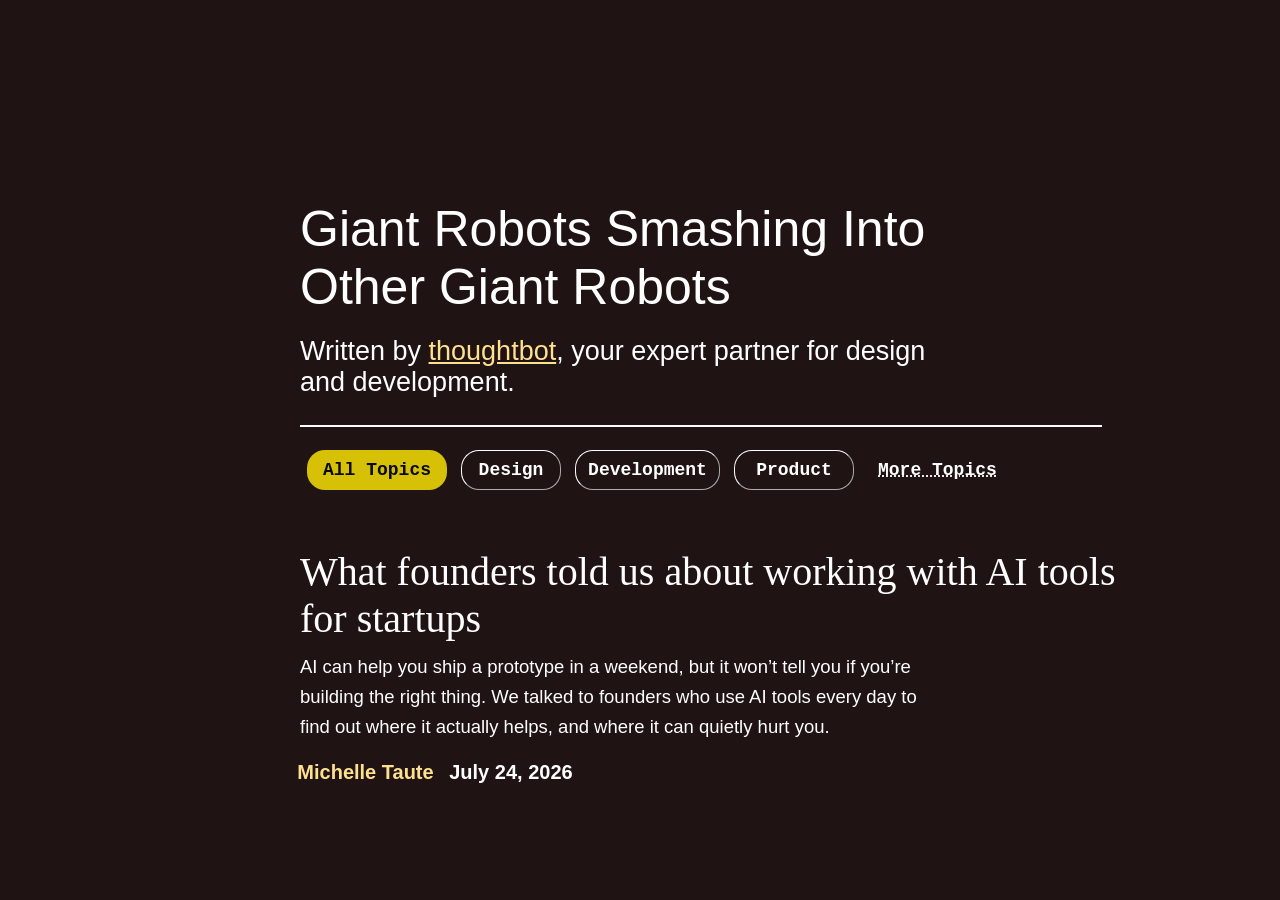
==== Clone/index.html @ 8f5522c7 "git assignment" ====
<!DOCTYPE html>
<html lang="en">
<head>
    <meta charset="UTF-8">
    <meta name="viewport" content="width=device-width, initial-scale=1.0">
    <title>Document</title>
    <link rel="stylesheet" href="style.css">
</head>
<body>
    
    <p class="lineone">
        Giant Robots Smashing Into Other Giant Robots
    </p>
    <p class="linetwo">
        Written by <a href="#" class="thoughtbot-link">thoughtbot</a>, your expert partner for design and development.
    </p>
    <hr class="hrline">
    <div>
     <button class="alltopics">
        All Topics</button>
        <button class="design">
        Design</button>
        <button class="development">
        Development </button>
        <button class="product">
        Product </button>
        <p class="moretopics">
        More Topics </p>
     </div>
    <p class="what">What founders told us about working with AI tools for startups</p>
    <p class="ai">
        AI can help you ship a prototype in a weekend, but it won’t tell you if you’re building the right thing. We talked to founders who use AI tools every day to find out where it actually helps, and where it can quietly hurt you.
    </p>
   <div><a class="Michelle">
        Michelle Taute </a>
        <p class="july">
            July 24, 2026
        </p>
    </div>
    <p>

    </p>
</body>

</html>
---- Clone/style.css ----
*{
    background-color: rgb(32, 19, 19);
    text-align: center;
    justify-content: center;
    align-items: center;
    width: 650px;
    margin-left: 100px;
    color: white;
}

.lineone{
    color: white;
    font-family: "sans-serif", sans-serif;
    font-size: 50px;
    text-align: left;
    margin-top: 200px;
    margin-bottom: 20px;
   
    

    
}
.linetwo{
    color: white;
    font-family: "sans-serif", sans-serif;
    font-size: 27px;
    text-align: left;
    margin-top: 0px;
}
.thoughtbot-link{
    color: rgb(255, 224, 143);
    font-family: "sans-serif", sans-serif;
    font-size: 27px;
    margin: 0px;
    
    text-decoration: none;
    text-decoration-line: underline;
    text-decoration-color: rgb(255, 224, 143);
    
}
.thoughtbot-link:hover{ 
        color: rgb(210, 157, 22);
        font-family: "sans-serif", sans-serif;
        font-size: 27px;
    
            
        text-decoration: none;
        text-decoration-line: none;
        text-decoration-color: rgb(210, 157, 22);
    }
.hrline{
    border: 1px solid rgb(255, 255, 255);
    width: 800px;
    margin-top: 20px;
    margin-right: auto;


}
.alltopics{
    background-color: rgb(214, 193, 6);
        color: rgb(10, 10, 10);
        border: none;
        height: 40px;
        width: 140px;
        border-radius: 18px;
        font-weight: bold;
        font-size: 18px;
        cursor: pointer;
        margin-top: 15px;
        margin-left: -100px;
        font-family: 'Courier New', Courier, monospace;
        display: inline-block;
        justify-content: center;
        align-items: center;
        flex-direction: row;
        gap: 10px;

}
.design{
    background-color: rgb(32, 19, 19);
        color: rgb(255, 255, 255);
        border-color: white;
        border-width: 1px;
        border-width: 1px;
        height: 40px;
        width: 100px;
        border-radius: 18px;
        font-weight: bold;
        font-size: 18px;
        cursor: pointer;
        margin-top: 15px;
        margin-left: 10px;
        font-family: 'Courier New', Courier, monospace;
        display: inline-block;
        justify-content: center;
        align-items: center;
        flex-direction: row;
        gap: 10px;
}
.design:hover{
        background-color: rgb(255, 255, 255);
        color: rgb(32, 19, 19);
}
.development{
    background-color: rgb(32, 19, 19);
        color: rgb(255, 255, 255);
        border-color: white;
        border-width: 1px;
        height: 40px;
        width: 145px;
        border-radius: 18px;
        font-weight: bold;
        font-size: 18px;
        cursor: pointer;
        margin-top: 15px;
        margin-left: 10px;
        font-family: 'Courier New', Courier, monospace;
        display: inline-block;
        justify-content: center;
        align-items: center;
        flex-direction: row;
        gap: 10px;
}
.development:hover{
     background-color: rgb(255, 255, 255);
        color: rgb(32, 19, 19);
}
.product{
    background-color: rgb(32, 19, 19);
        color: rgb(255, 255, 255);
        border-color: white;
        border-width: 1px;
        height: 40px;
        width: 120px;
        border-radius: 18px;
        font-weight: bold;
        font-size: 18px;
        cursor: pointer;
        margin-top: 15px;
        margin-right: 0px;
        margin-left: 10px;
        font-family: 'Courier New', Courier, monospace;
        display: inline-block;
        justify-content: center;
        align-items: center;
        flex-direction: row;
        gap: 10px;
            
}
.product:hover{
     background-color: rgb(255, 255, 255);
        color: rgb(32, 19, 19);
}
.moretopics{
        padding:10px 20px;
       color: rgb(255, 255, 255);
        border-color: white;
        border-width: 1px;
        height: 40px;
        width: 135px;
        border-radius: 18px;
        font-weight: bold;
        font-size: 18px;
        cursor: pointer;
        margin-top: 15px;
        margin-left: 0px;
        margin-right: -190px;
        font-family: 'Courier New', Courier, monospace;
        display: inline-block;
        justify-content: center;
        align-items: center;
        flex-direction: row;
        text-align: left;
        text-decoration: underline dotted;
    }
.what{
    font-size: 40px;
    color: white;
    text-align: left;
    width: 850px;
    margin-bottom: 10px;
    margin-top: 20px;
}
.what:hover{
    color:rgb(255, 224, 143)
}
.ai{
    color: white;
    text-align: left;
    font-size: 18.5px;
    font-family: Arial, Helvetica, sans-serif ;
    line-height: 30px;
    margin-top: 10px;
}
.Michelle {
    color:rgb(255, 224, 143);
    font-family: Arial;
    font-size: 20px;
    font-weight: bold;
    margin-left: -380px;
    display: inline;
    flex-direction: row;
}

.july{
    font-family: Arial;
    font-size: 20px;
    font-weight: bold;
    margin-left: 10px;
    display: inline;
    flex-direction: row;
}
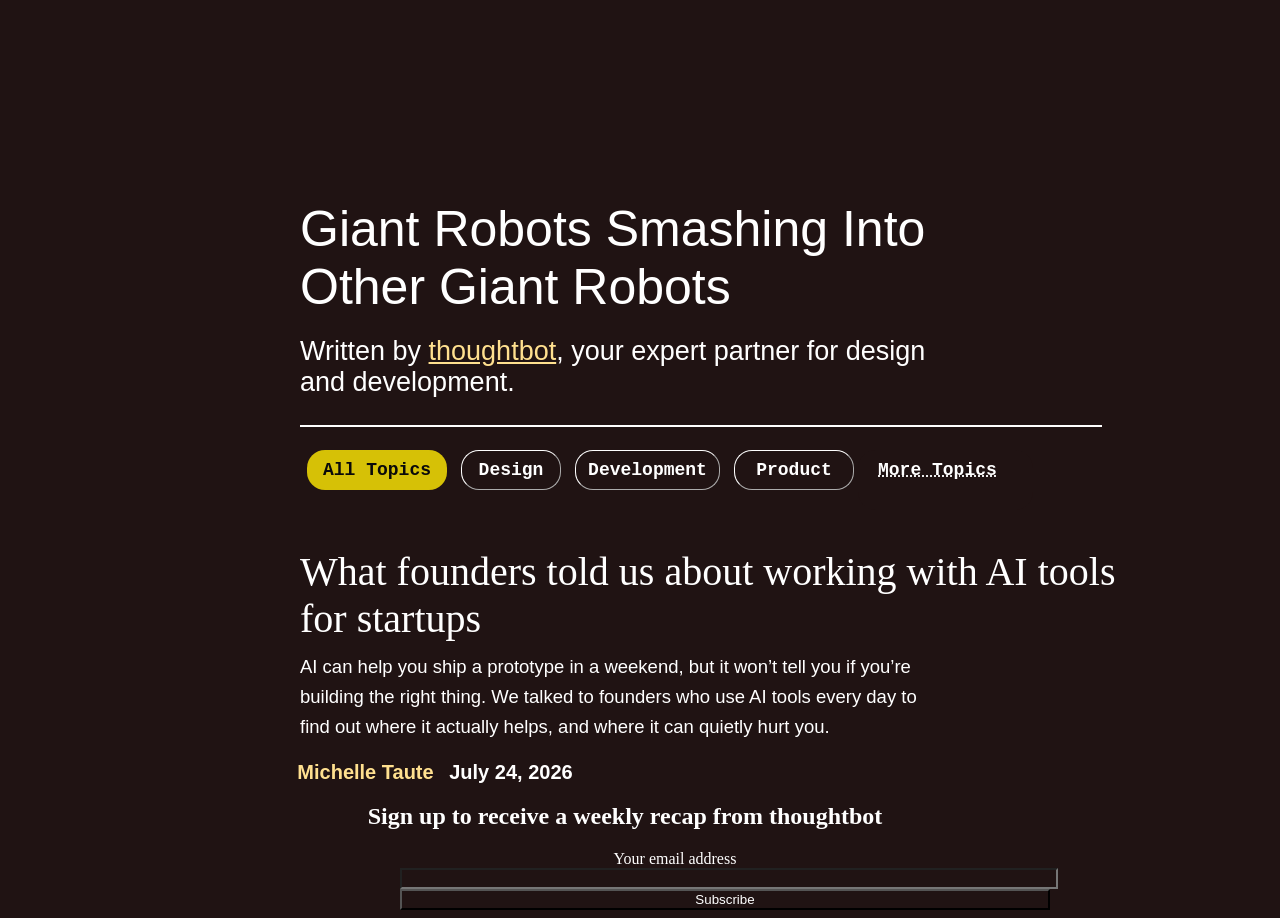
==== commit 1318de07: "thoughtbotassignment" ====
--- a/Clone/index.html
+++ b/Clone/index.html
@@ -37,9 +37,15 @@
             July 24, 2026
         </p>
     </div>
-    <p>
+        <h2>Sign up to receive a weekly recap from thoughtbot</h2>
+        <div>
+            <label for="email">Your email address</label>
+            <input type="email" id="email" name="email" required>
+            <button type="submit">Subscribe</button>
+        </div>
+    <div>
 
-    </p>
+    </div>
 </body>
 
 </html>
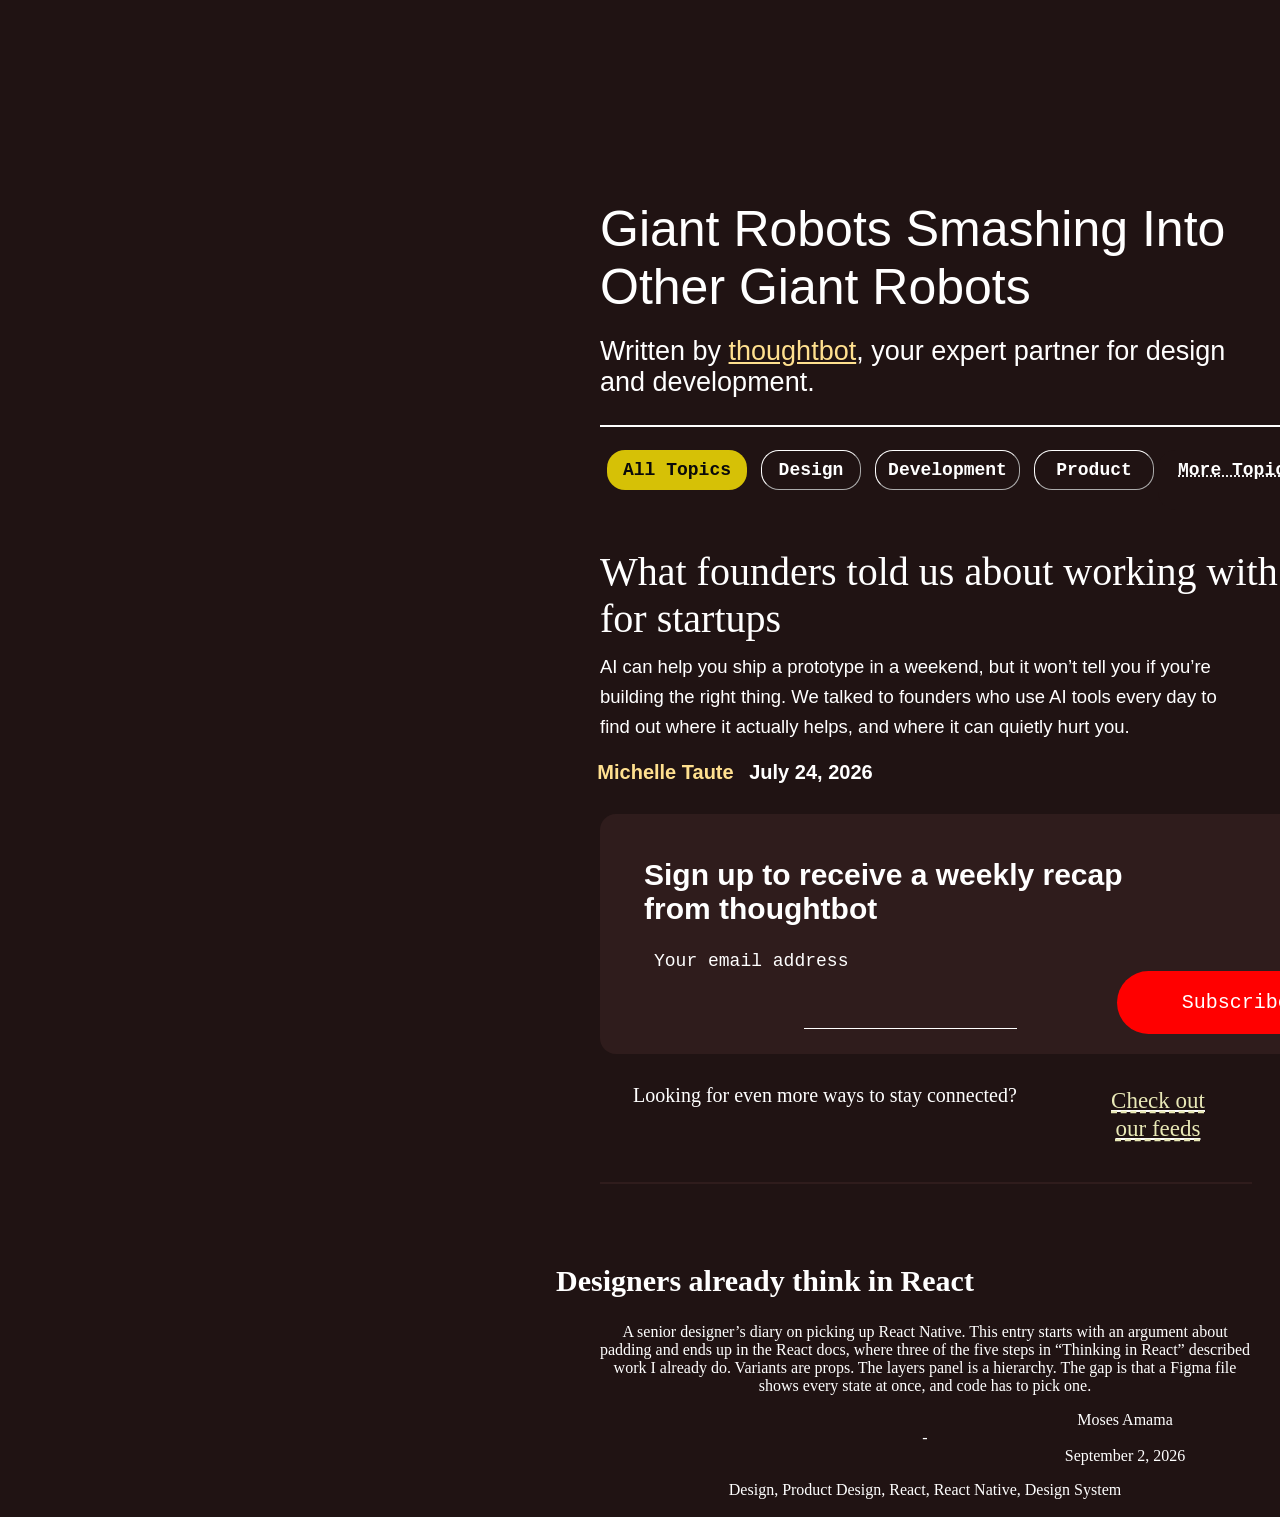
==== commit 13d4f1fd: "thoughtbot ass" ====
--- a/Clone/index.html
+++ b/Clone/index.html
@@ -3,8 +3,11 @@
 <head>
     <meta charset="UTF-8">
     <meta name="viewport" content="width=device-width, initial-scale=1.0">
-    <title>Document</title>
+    <title>Thoughtbot.cl</title>
     <link rel="stylesheet" href="style.css">
+     <style>
+@import url('https://fonts.googleapis.com/css2?family=Inter:ital,opsz,wght@0,14..32,100..900;1,14..32,100..900&display=swap');
+</style>
 </head>
 <body>
     
@@ -31,21 +34,45 @@
     <p class="ai">
         AI can help you ship a prototype in a weekend, but it won’t tell you if you’re building the right thing. We talked to founders who use AI tools every day to find out where it actually helps, and where it can quietly hurt you.
     </p>
-   <div><a class="Michelle">
+   <div>
+        <a class="Michelle">
         Michelle Taute </a>
         <p class="july">
             July 24, 2026
         </p>
     </div>
-        <h2>Sign up to receive a weekly recap from thoughtbot</h2>
-        <div>
-            <label for="email">Your email address</label>
-            <input type="email" id="email" name="email" required>
-            <button type="submit">Subscribe</button>
+       
+        <div class="signup">
+            <h2 class="h2signup">Sign up to receive a weekly recap from thoughtbot</h2>
+            <label class="label" for="email">Your email address</label>
+            <form class="sub-form">
+            <input class="email-input" type="email" id="email" name="email" required>
+            <button class="sub-button" type="submit">Subscribe</button>
+            </form>
         </div>
-    <div>
+ 
+<div class="banner">
+  <p class="banner-text">Looking for even more ways to stay connected?</p>
+  <a href="#" class="banner-link">
+    <svg class="rss-icon" viewBox="0 0 24 24" fill="currentColor">
+      <path d="M6.18 15.64a2.18 2.18 0 0 1 2.18 2.18C8.36 19 7.38 20 6.18 20 5 20 4 19 4 17.82a2.18 2.18 0 0 1 2.18-2.18M4 4.44A15.56 15.56 0 0 1 19.56 20h-3.2A12.36 12.36 0 0 0 4 7.64V4.44m0 6.41a9.15 9.15 0 0 1 9.15 9.15h-3.2A5.95 5.95 0 0 0 4 14.05v-3.2z"/>
+    </svg>
+    <span class="link-text">Check out<br>our feeds</span>
+    <span class="arrow">&rarr;</span>
+  </a>
+</div>
+<hr class="look4l">
 
-    </div>
+ <h2 class="designer">Designers already think in React
+ </h2>
+     <p class="asenior">A senior designer’s diary on picking up React Native. This entry starts with an argument about padding and ends up in the React docs, where three of the five steps in “Thinking in React” described work I already do. Variants are props. The layers panel is a hierarchy. The gap is that a Figma file shows every state at once, and code has to pick one.
+     </p>
+
+<div class="moses">
+    <div> Moses Amama</div> - <div>September 2, 2026</div> 
+</div>
+
+<p>Design,  Product Design,  React,  React Native,  Design System</p>
 </body>
 
 </html>
--- a/Clone/style.css
+++ b/Clone/style.css
@@ -4,8 +4,9 @@
     justify-content: center;
     align-items: center;
     width: 650px;
-    margin-left: 100px;
-    color: white;
+    margin-left: 200px;
+    color: white;
+   
 }
 
 .lineone{
@@ -209,4 +210,128 @@
     margin-left: 10px;
     display: inline;
     flex-direction: row;
+}
+
+.signup {
+    background-color: rgb(47, 28, 28);
+    color: #1a0101;
+    padding: 20px 24px;
+    border-radius: 16px;
+    width: 800px;
+    margin-top: 30px;
+    text-align: left;
+    box-sizing: border-box;
+}
+
+.h2signup {
+   width:500px;
+   font-size: 30px;
+   font-family: Arial, Helvetica, sans-serif;
+   text-align: left;
+   margin-left:20px;
+   background-color: rgb(47, 28, 28);
+}
+
+.sub-form {
+  display: flex;
+  align-items: flex-start;
+  margin-top: 50px;
+  background-color: rgb(47, 28, 28);
+  margin-left:80px;
+  
+}
+.label{
+  font-family: "JetBrains Mono", monospace;
+  margin-bottom: 100px;
+  font-size: 18px;
+  margin-top: 20px;
+  margin-left: 30px;
+  background-color:  rgb(47, 28, 28);
+}
+
+.email-input {
+    display: inline-flex;
+    background-color:  rgb(47, 28, 28);
+    width: 100%;
+    margin-left: 100px;
+    border:none;
+    background: transparent;
+    outline: none;
+    border-bottom: 1px solid white;
+    margin-top: -10px;
+    
+
+}
+
+.sub-button{
+    display: inline-flex;
+    background-color:  rgb(47, 28, 28);
+    border-radius: 50px;
+    padding: 20px 20px;
+    font-size: 20px;
+    font-family: "JetBrains Mono", monospace;
+    background-color: red;
+    border: none;
+    margin-top: -50px;
+    margin-left: 100px;
+}
+
+
+.banner {
+  
+}
+
+.banner-text {
+   margin-left: -100px;
+   margin-top: 30px;
+   font-size: 20px;
+   
+}
+
+.banner-link {
+  font-size: 23px;
+  /* margin-left: 100px; */
+  align-items: center;
+  display: flex;
+  margin-top: -40px;
+  margin-right: 50px;
+}
+
+.banner-link:hover {
+  opacity: 0.8;
+}
+
+.rss-icon {
+  /* width: 18px; */
+  height: 15px;
+  fill: #ffffff;
+  margin-right: 50px;
+  
+}
+
+.link-text {
+  text-decoration: underline;
+  text-underline-offset: 3px;
+  text-decoration-style: dashed; 
+  line-height: 1.2;
+  margin-left: -180px;
+  color: rgb(233, 233, 183);
+}
+
+.arrow {
+  font-size: 16px;
+  margin-left: 4px;
+}
+
+.look4l{
+    margin-top: 40px;
+    border: 1px solid rgb(47, 28, 28);   
+}
+
+.designer{
+    justify-content: center;
+    align-items: center;
+    margin-left: 40px;
+    margin-top: 80px;
+    font-size: 30px;
 }
